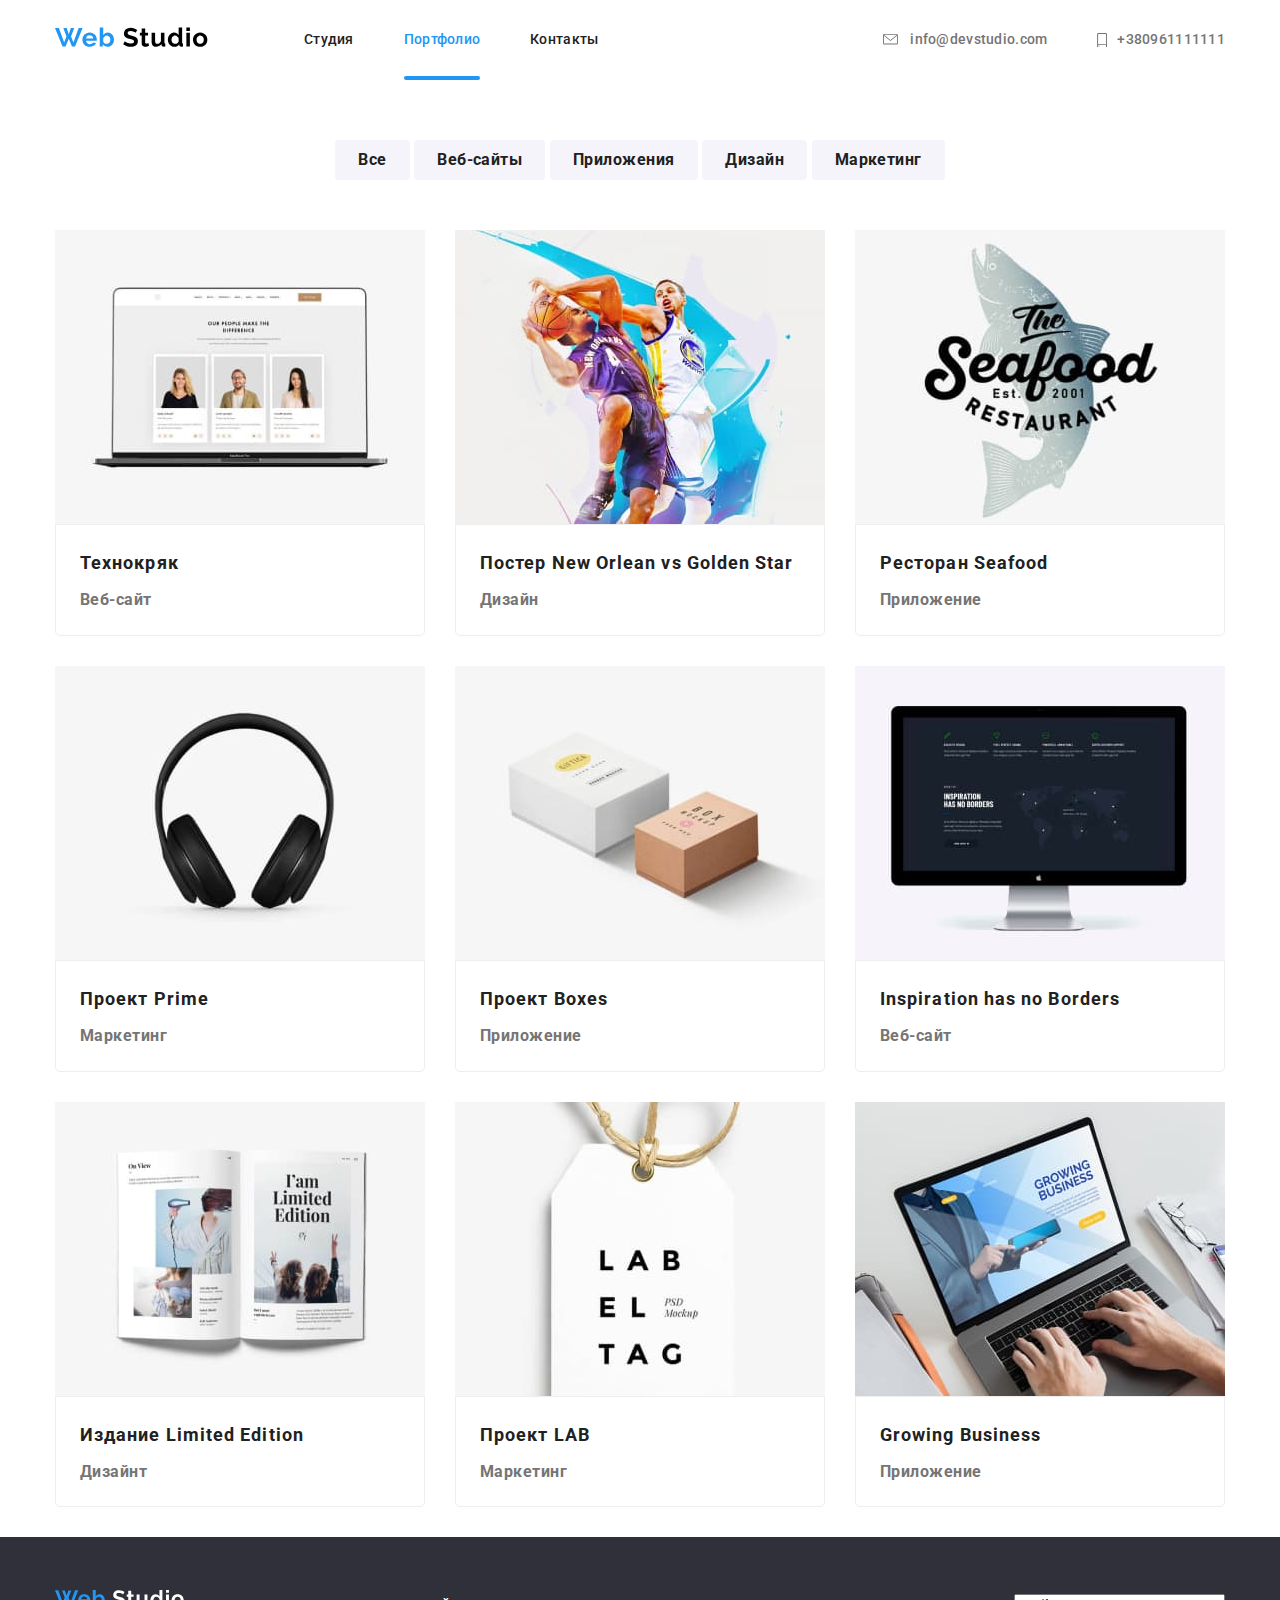
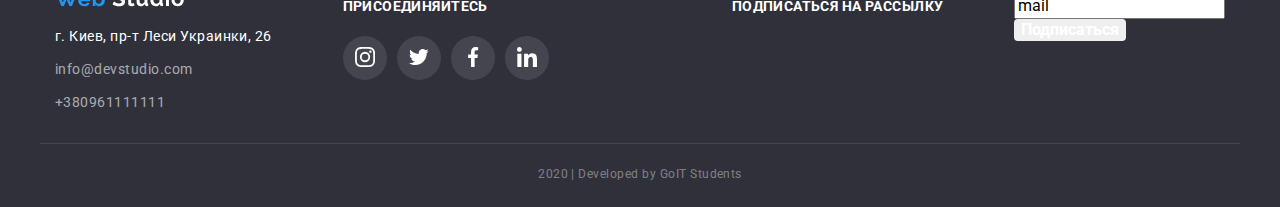
==== portfolio.html @ 440825de "hw6" ====
<!DOCTYPE html>
<html lang="ru">

<head>
    <meta charset="UTF-8">
    <meta name="viewport" content="width=device-width, initial-scale=1.0">
    <title>Web Studio</title>
    <link href="https://fonts.googleapis.com/css2?family=Roboto:wght@400;500;700&display=swap" rel="stylesheet">
    <link rel="stylesheet"
        href="https://cdnjs.cloudflare.com/ajax/libs/modern-normalize/0.6.0/modern-normalize.min.css" />
    <link rel="stylesheet" href="./css/main.css">
    <link rel="stylesheet" href="./css/portfolio.css">
</head>

<body>
    <header class="header container">
        <nav class="header__nav">
            <a class="header__logo" href="./index.html">
                <svg class="icon" height="31" width="153">
                    <use href="./images/svg/symbol-defs.svg#logo"></use>
                </svg>
            </a>
            <ul class="site-nav">
                <li class="item"><a href="./index.html">Студия</a></li>
                <li class="item "><a class="current" href="./portfolio.html">Портфолио</a></li>
                <li class="item"><a href="#">Контакты</a></li>
            </ul>
        </nav>
        <ul class="header-contact">
            <li class="item">
                <a href="mailto:info@devstudio.com" class="header-contact mail" aria-label="mail">
                    <svg class="icon" height="11.2" width="19">
                        <use href="./images/svg/symbol-defs.svg#envelope"></use>
                    </svg>
                    info@devstudio.com</a>
            </li>
            <li class="item">
                <a href="tel:+380961111111" class="header-contact phone" aria-label="phone">
                    <svg class="icon" height="14.94" width="10">
                        <use href="./images/svg/symbol-defs.svg#smartphone"></use>
                    </svg>
                    +380961111111</a>
            </li>
        </ul>
    </header>
    <main>
        <section class="container">
            <form class="filter">
                <h1>Портфолио</h1>
                <ul>
                    <li class="button portfolio">
                        <button class="filter__elem">Все</button>
                    </li>
                    <li class="button portfolio">
                        <button class="filter__elem">Веб-сайты</button>
                    </li>
                    <li class="button portfolio">
                        <button class="filter__elem">Приложения</button>
                    </li>
                    <li class="button portfolio">
                        <button class="filter__elem">Дизайн</button>
                    </li>
                    <li class="button portfolio">
                        <button class="filter__elem">Маркетинг</button>
                    </li>
                </ul>
            </form>
            <ul class="filter-item">
                <li class="item">
                    <a>
                        <div class="product">
                            <img class="project-logo" src="./images/portfolio/work1.jpg" alt="Технокряк" width="370">
                            <p class="project-descr">Технокряк это современная площадка распространения коронавируса.
                                Компании используют эту
                                платформу для цифрового шпионажа и атак на защищённые сервера конкурентов.</p>
                        </div>
                        <div class="card-content">
                            <h2 class="project">Технокряк</h2>
                            <p class="work">Веб-сайт</p>
                        </div>
                    </a>
                </li>
                <li class="item">
                    <a>
                        <div class="product">
                            <img class="project-logo" src="./images/portfolio/work2.jpg" width="370" alt=" Постер">
                            <p class="project-descr">Технокряк это современная площадка распространения коронавируса.
                                Компании используют эту
                                платформу для цифрового шпионажа и атак на защищённые сервера конкурентов.
                            </p>
                        </div>
                        <div class="card-content">
                            <h2 class="project">Постер New Orlean vs Golden Star</h2>
                            <p class="work">Дизайн</p>
                        </div>
                    </a>
                </li>
                <li class="item"><a>
                        <div class="product">
                            <img class="project-logo" src="./images/portfolio/work3.jpg" width="370" alt=" Seafood">
                            <p class="project-descr">Технокряк это современная площадка распространения коронавируса.
                                Компании используют эту
                                платформу для цифрового шпионажа и атак на защищённые сервера конкурентов.</p>
                        </div>
                        <div class="card-content">
                            <h2 class="project">Ресторан Seafood</h2>
                            <p class="work">Приложение</p>
                        </div>

                    </a>
                </li>
                <li class="item"><a>
                        <div class="product">
                            <img class="project-logo" src="./images/portfolio/work4.jpg" width="370" alt=" Prime">
                            <p class="project-descr">Технокряк это современная площадка распространения коронавируса.
                                Компании используют эту
                                платформу для цифрового шпионажа и атак на защищённые сервера конкурентов.</p>
                        </div>
                        <div class="card-content">
                            <h2 class="project">Проект Prime</h2>
                            <p class="work">Маркетинг</p>
                        </div>

                    </a>
                </li>
                <li class="item"><a>
                        <div class="product">
                            <img class="project-logo" src="./images/portfolio/work5.jpg" width="370" alt=" Boxes">
                            <p class="project-descr">Технокряк это современная площадка распространения коронавируса.
                                Компании используют эту
                                платформу для цифрового шпионажа и атак на защищённые сервера конкурентов.</p>
                        </div>
                        <div class="card-content">
                            <h2 class="project">Проект Boxes</h2>
                            <p class="work">Приложение</p>
                        </div>

                    </a>
                </li>
                <li class="item"><a>
                        <div class="product">
                            <img class="project-logo" src="./images/portfolio/work6.jpg" width="370"
                                alt=" Inspiration has no Borders">
                            <p class="project-descr">Технокряк это современная площадка распространения коронавируса.
                                Компании используют эту
                                платформу для цифрового шпионажа и атак на защищённые сервера конкурентов.</p>
                        </div>
                        <div class="card-content">
                            <h2 class="project">Inspiration has no Borders</h2>
                            <p class="work">Веб-сайт</p>
                        </div>

                    </a>
                </li>
                <li class="item"><a>
                        <div class="product">
                            <img class="project-logo" src="./images/portfolio/work7.jpg" width="370"
                                alt=" Limited Edition">
                            <p class="project-descr">Технокряк это современная площадка распространения коронавируса.
                                Компании используют эту
                                платформу для цифрового шпионажа и атак на защищённые сервера конкурентов.</p>
                        </div>
                        <div class="card-content">
                            <h2 class="project">Издание Limited Edition</h2>
                            <p class="work">Дизайнт</p>
                        </div>

                    </a>
                </li>
                <li class="item"><a>
                        <div class="product">
                            <img class="project-logo" src="./images/portfolio/work8.jpg" width="370" alt=" LAB">
                            <p class="project-descr">Технокряк это современная площадка распространения коронавируса.
                                Компании используют эту
                                платформу для цифрового шпионажа и атак на защищённые сервера конкурентов.</p>
                        </div>
                        <div class="card-content">
                            <h2 class="project">Проект LAB</h2>
                            <p class="work">Маркетинг</p>
                        </div>

                    </a>
                </li>
                <li class="item"><a>
                        <div class="product">
                            <img class="project-logo" src="./images/portfolio/work9.jpg" width="370"
                                alt=" Growing Business">
                            <p class="project-descr">Технокряк это современная площадка распространения коронавируса.
                                Компании используют эту
                                платформу для цифрового шпионажа и атак на защищённые сервера конкурентов.</p>
                        </div>
                        <div class="card-content">
                            <h2 class="project">Growing Business</h2>
                            <p class="work">Приложение</p>
                        </div>

                    </a>
                </li>
            </ul>
        </section>
    </main>
    <footer class="footer">
        <div class="container footer-menu">
            <div class="contact-menu">
                <a class="footer-logo" href="./index.html">
                    <svg class="icon" height="26" width="129">
                        <use href="./images/svg/symbol-defs.svg#logo_invert"></use>
                    </svg>
                </a>
                <ul class="footer-contact">
                    <li class="item"><a class="footer-address">г. Киев, пр-т Леси Украинки, 26</a></li>
                    <li class="item">
                        <a href="mailto:info@devstudio.com" class="footer-color">info@devstudio.com</a>
                    </li>
                    <li class="item">
                        <a href="tel:+380961111111" class="footer-color">+380961111111</a>
                    </li>
                </ul>
            </div>
            <div class="join">
                <b class="footer-join">присоединяйтесь</b>
                <ul class="social-links">
                    <li class="link-elems">
                        <a class="social-network" href="">
                            <div class="network">
                                <svg class="icon-network" width="20" height="20">
                                    <use href="./images/svg/symbol-defs.svg#instagram"></use>
                                </svg>
                            </div>
                        </a>
                    </li>
                    <li class="link-elems">
                        <a class="social-network" href="">
                            <div class="network">
                                <svg class="icon-network" width="20" height="20">
                                    <use href="./images/svg/symbol-defs.svg#twitter"></use>
                                </svg>
                            </div>
                        </a>
                    </li>
                    <li class="link-elems">
                        <a class="social-network" href="">
                            <div class="network">
                                <svg class="icon-network" width="20" height="20">
                                    <use href="./images/svg/symbol-defs.svg#facebook"></use>
                                </svg>
                            </div>
                        </a>
                    </li>
                    <li class="link-elems">
                        <a class="social-network" href="">
                            <div class="network">
                                <svg class="icon-network" width="20" height="20">
                                    <use href="./images/svg/symbol-defs.svg#linkedin"></use>
                                </svg>
                            </div>
                        </a>
                    </li>
                </ul>
            </div>
            <div class="subscription">
                <ul>
                    <li><a href="" aria-label="instagram"></a></li>
                    <li><a href="" aria-label="twitter"></a></li>
                    <li><a href="" aria-label="facebook"></a></li>
                    <li><a href="" aria-label="linkedIn"></a></li>
                </ul>
            </div>
            <b class="footer-join">Подписаться на рассылку</b>
            <form>
                <div>
                    <label for="mail"></label>
                    <input type="email" placeholder="E-mail" value="mail" name="mail">
                </div>
                <button type="submit" class="button form">Подписаться</button>
            </form>
        </div>
        </div>
        <p class="copyrite container">2020 | Developed by GoIT Students </p>
    </footer>
</body>

</html>
---- css/main.css ----
:root {
    --accent-color: #2196F3;
    --basic-color: #212121;
    --text-color: #757575;
    --contacts-footer-color: rgba(255, 255, 255, 0.6);
    --primary-color-white: #FFFFFF;
    --bcg-color: #F5F4FA;
    --footer-copiright: rgba(255, 255, 255, 0.4);
    --icon-fill: #AFB1B8;
}

*, ::after, ::before{
    box-sizing: border-box;
}

h1,
h2,
h3,
h4,
p{
    margin: 0;
    padding: 0;
}

img {
    display: block;
}

body {
    background-color: var(--primary-color-white);
    color: var(--basic-color);

    font-family: 'Roboto', sans-serif;
    /*font-style: normal;
    font-weight: normal;*/
    letter-spacing: 0.03em;
}

ul{
    list-style-type: none;
    padding: 0;
    margin: 0;
}

.header,
.header__nav,
.site-nav,
.header-contact{
    display: flex;
}

.container{
    margin-left: auto;
    margin-right: auto;
    padding-left: 15px;
    padding-right: 15px;
    width: 1200px;
}

.header,
.header__nav{
    align-items: center;
}

.site-nav a,
.header-contact a{
display: block;
padding-top: 32px;
padding-bottom: 32px;
}

.header__logo {
    margin-right: 86px;
}

.site-nav .item:not(:last-child){
    margin-right: 50px;
}

.site-nav .current{
    position: relative;
    color: var(--accent-color);
}

.site-nav .current::after{
    content: "";
    position: absolute; 
    bottom: 0;
    left: 0; 

  background-color: var(--accent-color);
  width: 100%;
  height: 4px;
  border-radius: 2px;
}

.header-contact .mail,
.header-contact .phone{
    display: flex;
    align-items: center;
}

.header-contact .item:not(:last-child){
    margin-right: 50px;
}

.header-contact{
    margin-left: auto;
}

nav li,
.header-contact{
    font-weight: 500;
    font-size: 14px;
    line-height: 1.14;
    letter-spacing: 0.02em;
}

a {
    color: var(--basic-color);
    text-decoration: none;

    transition-property: color;
    transition-duration: 250ms;
    transition-timing-function: cubic-bezier(0.4, 0, 0.2, 1);
}

a:hover {
    color: var(--accent-color);
}

a:focus {
    color: var(--accent-color);
}

p{
    color: var(--text-color);
}

.header-contact{
    color: var(--text-color);
}

.icon{
margin-right: 10px;
fill: currentColor;
}

.hero{
    max-width: 1600px;
    height: 600px;
    padding-top: 200px;
    text-align: center;
    background-color: gray;
    padding-bottom: 210px;
    background-image: linear-gradient(to right, rgba(47, 48, 58, 0.8), rgba(47, 48, 58, 0.8)), url(../images/main/header_img.jpg);
    background-position: center;
    background-repeat: no-repeat;
    background-size: cover;
}

{
    
    background: rgba(47, 48, 58, 0.8);
}

.order{
    padding: 10px 32px;
    min-width: 200px;
    background-color: var(--accent-color);
    letter-spacing: 0.06em;
    line-height: 1.87;
}

h1{
    color: var(--primary-color-white);
    font-weight: 900;
    font-size: 44px;
    line-height: 1.36;
    text-align: center;
    letter-spacing: 0.06em;
    text-transform: uppercase;
}

 .hero-descr{
    text-align: center;
    margin-bottom: 56px;
}

h2{
    font-weight: bold;
    font-size: 36px;
    line-height: 1.17;
    text-align: center;
    
    }

h3{
    font-weight: bold;
    font-size: 14px;
    line-height: 1.14;
    text-transform: uppercase;

}

.advantages {
    padding-top: 94px;
    padding-bottom: 94px;
}

.advantages-item{
    display: flex;
}

.advantages-descr{
    display: none;
    margin-bottom: 30px;
}

.advantages-item,
.advantages-text
{
    font-size: 14px;
    line-height: 1.71;
}

.advantages-elem > h3{
    margin-top: 30px;
}

.advantages-text{
    margin-top: 10px;
    
}

.advantages-elem{
    text-align: left;
    min-width: 270px;
}

.advantages-elem:nth-child(3n+1){
    margin-right: 0;
}

.advantages-elem:not(:last-child){
    margin-right: 29px;
}

.advantages-border{
    background: var(--bcg-color);
    padding: 25px 100px 25px 100px;
    border-radius: 4px;
}

.icon-elem{

}

.wedo{
    padding-bottom: 94px;
}

.wedo-descr{
    margin-bottom: 50px;
}

.wwedo{
    display: flex;
   }

.wwedo .item{
    
    width: calc((100% - 60px) / 3);
    margin-right: 30px;
}

.wwedo .item:nth-child(3n){
    margin-right: 0px;
}

.parent{
    position: relative;
}

.item-descr{
    position: absolute;
    bottom: 0;
    padding-top: 27px;
    padding-bottom: 27px;
    
    width: 100%;
    color: var(--primary-color-white);
    text-align: center;
    background-color: rgba(47, 48, 58, 0.8);
}

.team{
padding-bottom: 94px;
}

.team > h2{
    margin-bottom: 50px;
}

.team-list{
    display: flex;
}

.team-list .item{
    text-align: center;
}

.team-list .item{
    width: calc((100% - 60px) / 3);
    margin-right: 30px;
    box-shadow: 0px 2px 1px rgba(0, 0, 0, 0.2), 0px 1px 1px rgba(0, 0, 0, 0.14), 0px 1px 3px rgba(0, 0, 0, 0.12);
}

.team-list .item:last-child{
    margin-right: 0px;
}

.item-logo{
    margin-bottom: 30px;
}

.name{
    font-weight: 500;
    margin-bottom: 10px;
}

.name-description{
    margin-bottom: 16px;
    font-size: 16px;
    line-height: 1.19;
}

.link-elems{
    margin-right: 10px;
    width: calc((100% - 30px) / 4);
}

.link-elems .social-network:last-child{
    margin-right: 0px;
}

.social-network{
    display: flex;
    padding: 0;
    margin: 0;
    color: var(--icon-fill);
    width: 44px;
    height: 44px;
    border-radius: 50%;
    align-items: center;
    justify-content: center;

    transition-property: background-color;
    transition-duration: 250ms;
    transition-timing-function: cubic-bezier(0.4, 0, 0.2, 1);
}

.network{
    max-height: 22px;
}

.social-network:hover{
    background-color: var(--accent-color);
    color: var(--primary-color-white);
}  

.social-network:focus{
    background-color: var(--accent-color);
    color: var(--primary-color-white);
} 

.icon-network{
    fill: currentColor;   
}

.social-links{
    display: flex;
    margin-bottom: 24px;
    padding-right: 32px;
    padding-left: 32px;
    
}

.clients {
   
   padding-bottom: 94px;
}

.clients > h2{
    margin-bottom: 50px;
}

.clients-list{
    display: flex;
    justify-content: space-between;
}

.clients-list .item + .item{
    margin-left: 30px;
}

.btn-client{
    color: var(--icon-fill);
    border: 1px solid var(--icon-fill);
    box-sizing: border-box;
    border-radius: 4px;
}

.client-wrapper{
    min-width: 170px;

    transition-property: border-color;
    transition-duration: 250ms;
    transition-timing-function: cubic-bezier(0.4, 0, 0.2, 1);
}

.btn-client:hover{
    border-color: var(--accent-color);
}

.btn-client:focus{
    border-color: var(--accent-color);
}

.btn-client .client1{
    padding: 20px 62.73px 20.77px 63px;
}

.btn-client .client2{
    padding: 19px 65px 19px 65px;
}

.btn-client .client3{
    padding: 24px 64px 23.4px 65px;
}

.btn-client .client4{
    padding: 24px 45.34px 23.98px 45px;
}

.btn-client .client5{
    padding: 22px 55px 21px 56px;
}

.btn-client .client6{
    padding: 22px 40.52px 22.56px 41px;
}

.icon-client{
    fill: currentColor;
}

.footer{
    background-color: #2F303A;
}

.footer-menu{
    display: flex;
    justify-content: space-between;
    align-items: baseline;
    padding-top: 48px;
}

.footer-color{
    
    color: var(--contacts-footer-color);
}

.footer-logo{
    display: block;
    margin-bottom: 9px;
}

.footer-address{
    color: var(--primary-color-white);
  
}

.footer-contact{
    padding-bottom: 19px;
    font-size: 14px;
    line-height: 1.71;
}

.footer-contact .item{
    margin-bottom: 9px;
}

b{
    font-weight: 700;
    font-size: 14px;
    line-height: 1.14;
    letter-spacing: 0.03em;
    color: var(--primary-color-white);
    text-transform: uppercase;
}

.footer-join{
    display: block;
    margin-bottom: 21px;
}

.join .social-links{
 padding-left: 0px;
 margin-bottom: 0px;
}

.join .link-elems{
    background: rgba(255, 255, 255, 0.1);
    border-radius: 50%;
}

.join .social-network {
    color: var(--primary-color-white);
}

.button{
    display: inline-block;
    border: 1px solid transparent;
    border-radius: 4px;
    color: var(--primary-color-white);
    font-family: inherit;
    font-weight: bold;
    font-size: 16px;
    text-align: center;
    transition-property: color;
    transition-duration: 250ms;
    transition-timing-function: cubic-bezier(0.4, 0, 0.2, 1);
    
}

.button:hover{
    color: var(--primary-color-white);
}

.button:focus{
    color: var(--primary-color-white);
}

.footer-page .subscription {
    width: 570px;
  }

  .subscription .form {
    display: flex;
    flex-direction: column;
    position: relative;
  }

  .form input {
    width: 358px;
    height: 50px;
    border: 1px solid rgba(255, 255, 255, 0.3);
    box-sizing: border-box;
    box-shadow: 0px 4px 4px rgba(0, 0, 0, 0.15);
    border-radius: 4px;
    background-color: #2f303a;
    padding-left: 12px;
  }

  .subscription .join-in {
    font-weight: 700;
    font-size: 14px;
    line-height: 1.14;
    letter-spacing: 0.03em;
    color: var(--primary-color-white);
    text-transform: uppercase;
    margin-bottom: 20px;
  }

  .subscription .button {
    position: absolute;
    bottom: 0;
    right: 0;
    width: 200px;
    display: flex;
    justify-content: left;
    align-items: center;
    font-weight: 900;
    padding-top: 10px;
    padding-bottom: 10px;
    padding-left: 29px;
    padding-right: 28px;
  
    overflow: hidden;
    border: 0em;
  }
  
   .icon-send {
    position: absolute;
    right: 18px;
    top: 50%;
    transform: translatey(-50%);
    }
  
  .copyrite{
    display: block;
    padding-bottom: 21px;
    padding-top: 18px;
    color: var(--footer-copiright);
    border-top: 1px solid rgba(255, 255, 255, 0.1);

    font-size: 12px;
    line-height: 2;
    text-align: center;
}

.backdrop.is-hidden {
    visibility: hidden;
    opacity: 1;
    pointer-events: none;
  }
  
  .backdrop {
    position: fixed;
    top: 0;
    left: 0;
    right: 0;
    width: 100%;
    height: 100%;
    background-color: rgba(0, 0, 0, 0.2);
    opacity: 1;
    visibility: visible;
    transition: opacity 250ms cubic-bezier(0.4, 0, 0.2, 1),
      visibility 250ms cubic-bezier(0.4, 0, 0.2, 1);
  }
  
  .backdrop .form {
    position: absolute;
    top: 50%;
    left: 50%;
    transform: translate(-50%, -50%);
  
    padding: 40px;
  
    width: 528px;
    height: 581px;
    background-color: var(--primary-color-white);
    box-shadow: 0px 2px 1px rgba(0, 0, 0, 0.2), 0px 1px 1px rgba(0, 0, 0, 0.14),
      0px 1px 3px rgba(0, 0, 0, 0.12);
    border-radius: 4px;
  }
  
  .backdrop .description {
    margin-bottom: 30px;
    margin-top: 0;
    font-style: normal;
    font-weight: bold;
    font-size: 20px;
    line-height: 23px;
    text-align: center;
    letter-spacing: 0.03em;
    color: var(--primary-color);
  }
  
  .backdrop .form-field:nth-child(-n + 4) {
    margin-bottom: 28px;
  }
  
  .backdrop input {
    background-color: #fff;
    width: 100%;
    height: 38px;
    padding-left: 16px;
  
    box-shadow: none;
    border: 1px solid rgba(33, 33, 33, 0.2);
    border-radius: 4px;
  }
  .form-field input::placeholder {
    color: #2a2a2a;
  }
  
  .comment {
    margin-bottom: 20px;
    height: 120px;
  }
  
  .backdrop textarea {
    width: 100%;
    height: 120px;
    padding-left: 16px;
    padding-top: 12px;
    resize: none;
    box-shadow: none;
    border: 1px solid rgba(33, 33, 33, 0.2);
    border-radius: 4px;
  }
  .form-field textarea::placeholder {
    color: #2a2a2a;
  }
  
  .backdrop .checkbox {
    display: flex;
    justify-content: center;
    margin-bottom: 30px;
    align-items: center;
  
    font-style: normal;
    font-weight: normal;
    font-size: 14px;
    line-height: 1.71;
    letter-spacing: 0.03em;
    color: var(--text-color);
  }
  .checkbox-link {
    color: var(--accent-color);
    text-decoration: underline;
  }
  
  .checkbox input {
    width: 15px;
    height: 15px;
    padding: 0;
    margin-right: 8px;
  }
  
  .backdrop .close {
    position: absolute;
    top: -15px;
    right: -15px;
    width: 30px;
    height: 30px;
    border: 0;
    border-radius: 50%;
    background: #ffffff;
    box-shadow: 0px 2px 1px rgba(0, 0, 0, 0.2), 0px 1px 1px rgba(0, 0, 0, 0.14),
      0px 1px 3px rgba(0, 0, 0, 0.12);
  }
  
  .backdrop .button-submit {
    display: flex;
    justify-content: center;

    
  }
  .backdrop .button {
    border: none;
    box-shadow: 0px 4px 4px rgba(0, 0, 0, 0.15);
    cursor: pointer;
  }

  .button .send{
    background-color: var(--accent-color);
    
  }
---- css/portfolio.css ----
:root {
    --accent-color: #2196F3;
    --basic-color: #212121;
    --text-color: #757575;
    --contacts-footer-color: rgba(255, 255, 255, 0.6);
    --primary-color-white: #FFFFFF;
    --bcg-color: #F5F4FA;
    --footer-copiright: rgba(255, 255, 255, 0.4);
}

a{
    display: block;
}

.filter__elem {
  padding-top: 6px;
  padding-bottom: 6px;
  padding-left: 22px;
  padding-right: 22px;
  border: none;
  font: inherit;
  color: inherit;
  background-color: transparent;
  letter-spacing: 0.03em;
  line-height: 1.62;
}


.button .portfolio{
    padding: 0;
    background-color: var(--bcg-color);
    color: var(--basic-color);
}

.portfolio{
    background-color: var(--bcg-color);
    color: var(--basic-color);
}

.button.portfolio:hover{
    background-color: var(--accent-color);
    color: var(--primary-color-white);
}

.button.portfolio:focus{
    background-color: var(--accent-color);
    color: var(--primary-color-white);
}

.filter {
    text-align: center;
    margin-bottom: 50px;
}

.filter-item{
    position: relative;
    display: flex;
    flex-wrap: wrap;

    
}


.filter-item .item  {
    width: calc((100% - 60px) / 3);
    margin-right: 30px;
    margin-bottom: 30px;
    
  }

  .filter-item .item:nth-child(3n)  {
  margin-right: 0px; 
}

.filter-item .item:hover .product::before,
.filter-item .item:hover .project-descr,
.filter-item .item:hover .card-content::after{
    transform: translateY(0);
    opacity: 1;
    
}
  
.card-content{
    position: relative;
    padding-left: 24px;
    padding-right: 24px;
    padding-bottom: 20px;
    padding-top: 20px;

    background: #FFFFFF;
    border: 1px solid #EEEEEE;
    box-sizing: border-box;
    border-bottom-right-radius: 5px;
    border-bottom-left-radius: 5px;  
    
    z-index: 10;
    } 

    .card-content::after{
        display: block;
        position: absolute;
        content: "";
        width: 100%;
        height: 100%;
        bottom: 0;
        left: 0;
        box-shadow: 1px 4px 6px rgba(0, 0, 0, 0.16), 0px 4px 4px rgba(0, 0, 0, 0.06), 0px 1px 1px rgba(0, 0, 0, 0.12);
        opacity: 0;
        transition: transform 250ms cubic-bezier(0.4, 0, 0.2, 1);
      }
    

.project{
    margin-bottom: 4px;
    text-align: left;
    color: var(--basic-color);
    font-weight: bold;
    font-size: 18px;
    line-height: 2;
    letter-spacing: 0.06em;
    }

    .work{
    color: var(--text-color);
    font-weight: bold;
    font-size: 16px;
    line-height: 1.87;
    }
    
 .product{
     position: relative;
     overflow: hidden;
 }   

 .product::before{
     display: block;
    position: absolute;
    content: "";
    width: 100%;
    height: 100%;
    background-color: rgba(33, 150, 243, 0.9);
    
    opacity: 0;
    transform: translateY(100%);
    transition: transform 250ms cubic-bezier(0.4, 0, 0.2, 1);
 }

.project-descr{
    color: var(--primary-color-white);
    font-size: 18px;
    line-height: 1.56;
    position: absolute;
    bottom: 0;
    padding-top: 63px;
    padding-right: 24px;
    padding-bottom: 63px;
    padding-left: 24px;

    opacity: 0;
}
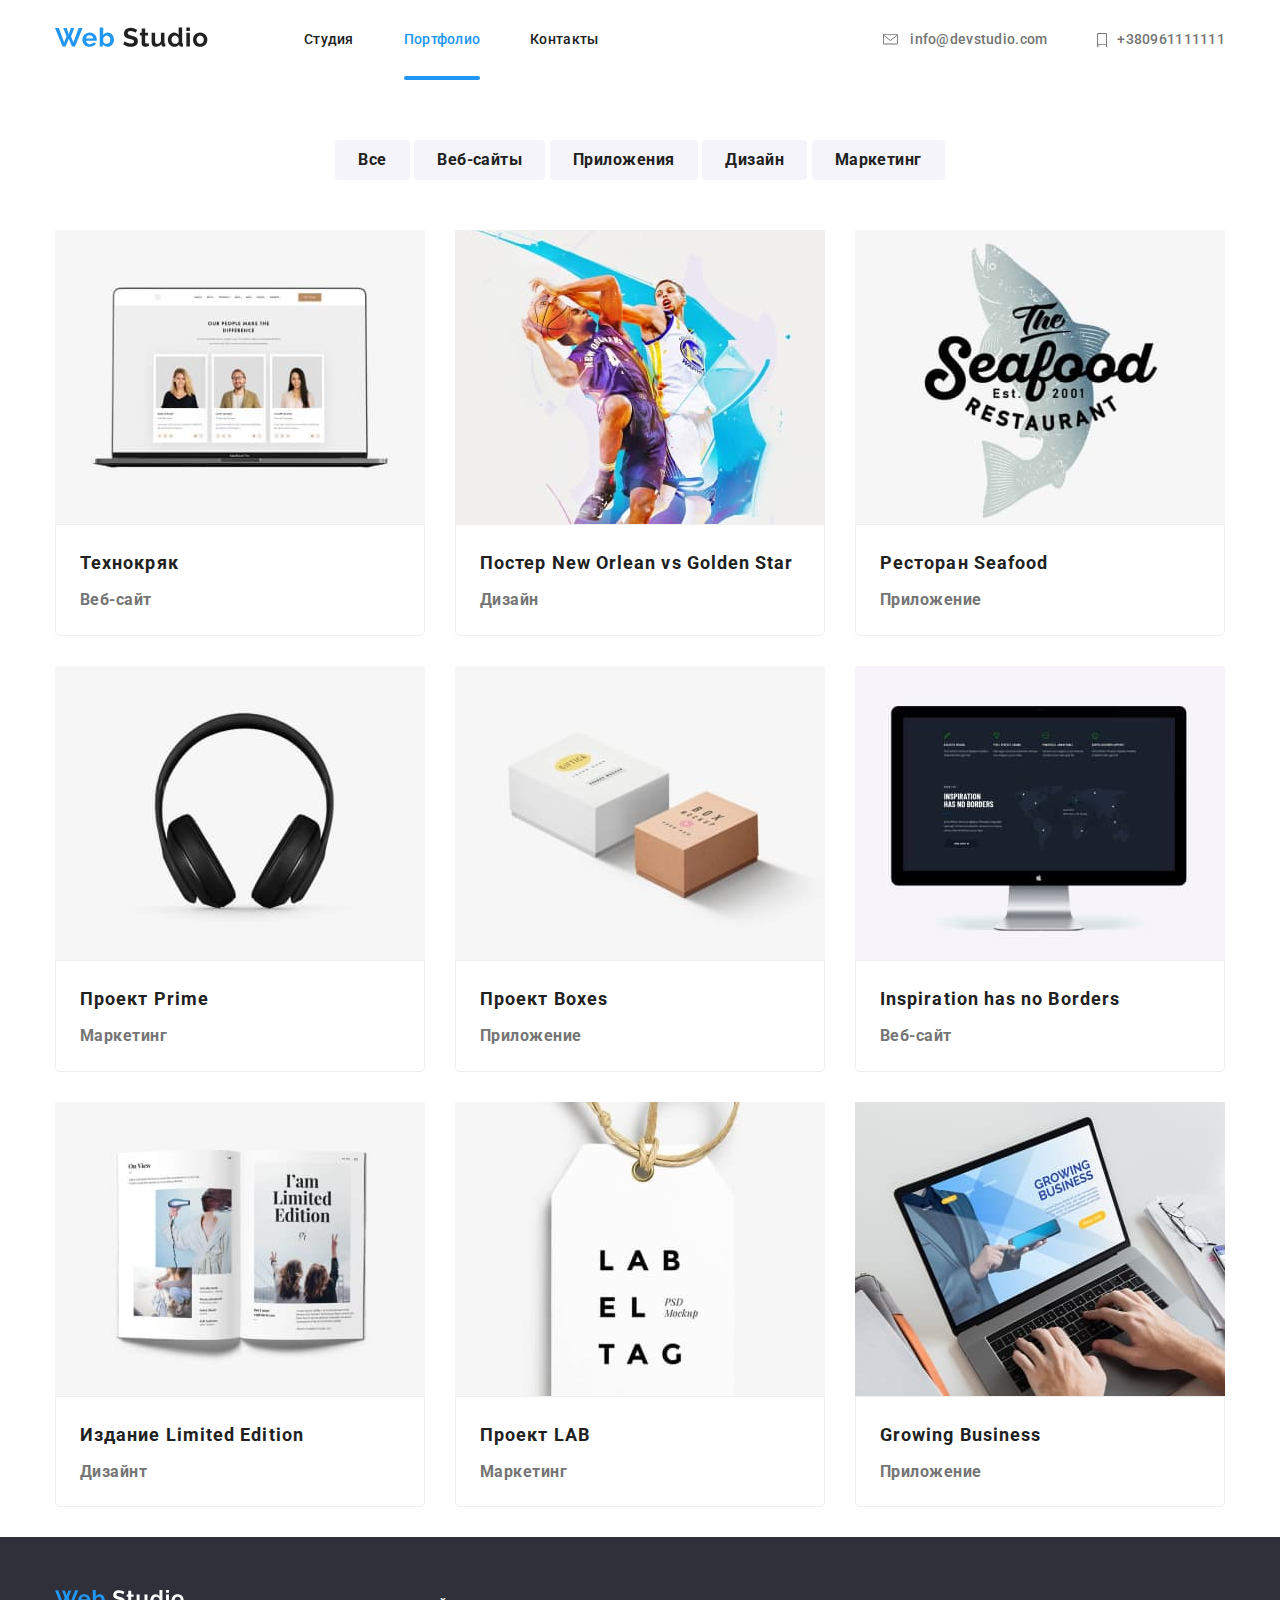
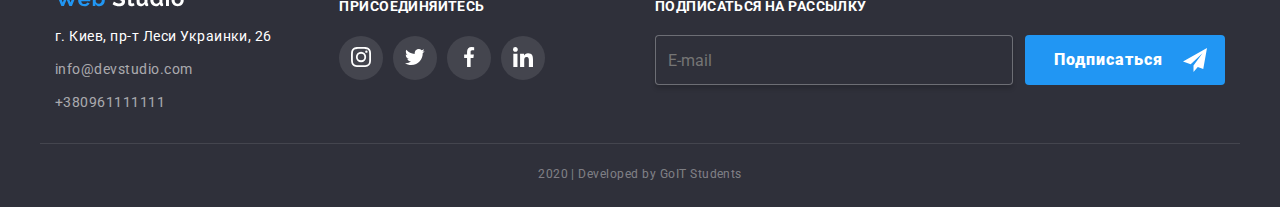
==== commit 545e3ac1: "added mentor edits and sass" ====
--- a/portfolio.html
+++ b/portfolio.html
@@ -8,7 +8,7 @@
     <link href="https://fonts.googleapis.com/css2?family=Roboto:wght@400;500;700&display=swap" rel="stylesheet">
     <link rel="stylesheet"
         href="https://cdnjs.cloudflare.com/ajax/libs/modern-normalize/0.6.0/modern-normalize.min.css" />
-    <link rel="stylesheet" href="./css/main.css">
+    <link rel="stylesheet" href="./css/main.min.css">
     <link rel="stylesheet" href="./css/portfolio.css">
 </head>
 
@@ -229,27 +229,27 @@
                             </div>
                         </a>
                     </li>
+                    <li class="link-elems" width="44" height="44">
+                        <a class="social-network" href="">
+                            <div class="network" width="44" height="44">
+                                <svg class="icon-network" width="20" height="20">
+                                    <use href="./images/svg/symbol-defs.svg#twitter"></use>
+                                </svg>
+                            </div>
+                        </a>
+                    </li>
+                    <li class="link-elems">
+                        <a class="social-network" href="" width="44" height="44">
+                            <div class="network">
+                                <svg class="icon-network" width="20" height="20">
+                                    <use href="./images/svg/symbol-defs.svg#facebook"></use>
+                                </svg>
+                            </div>
+                        </a>
+                    </li>
                     <li class="link-elems">
                         <a class="social-network" href="">
-                            <div class="network">
-                                <svg class="icon-network" width="20" height="20">
-                                    <use href="./images/svg/symbol-defs.svg#twitter"></use>
-                                </svg>
-                            </div>
-                        </a>
-                    </li>
-                    <li class="link-elems">
-                        <a class="social-network" href="">
-                            <div class="network">
-                                <svg class="icon-network" width="20" height="20">
-                                    <use href="./images/svg/symbol-defs.svg#facebook"></use>
-                                </svg>
-                            </div>
-                        </a>
-                    </li>
-                    <li class="link-elems">
-                        <a class="social-network" href="">
-                            <div class="network">
+                            <div class="network" width="44" height="44">
                                 <svg class="icon-network" width="20" height="20">
                                     <use href="./images/svg/symbol-defs.svg#linkedin"></use>
                                 </svg>
@@ -258,23 +258,20 @@
                     </li>
                 </ul>
             </div>
+
             <div class="subscription">
-                <ul>
-                    <li><a href="" aria-label="instagram"></a></li>
-                    <li><a href="" aria-label="twitter"></a></li>
-                    <li><a href="" aria-label="facebook"></a></li>
-                    <li><a href="" aria-label="linkedIn"></a></li>
-                </ul>
+                <form class="form">
+                    <label for="mail" class="join-in">подписаться на рассылку</label>
+                    <div class="join-inline">
+                        <input type="email" name="mail" id="mail" placeholder="E-mail" />
+                        <button type="submit" class="button order">
+                            Подписаться<svg class="icon-send" width="24" height="24">
+                                <use href="./images/svg/symbol-defs.svg#icon_send"></use>
+                            </svg>
+                        </button>
+                    </div>
+                </form>
             </div>
-            <b class="footer-join">Подписаться на рассылку</b>
-            <form>
-                <div>
-                    <label for="mail"></label>
-                    <input type="email" placeholder="E-mail" value="mail" name="mail">
-                </div>
-                <button type="submit" class="button form">Подписаться</button>
-            </form>
-        </div>
         </div>
         <p class="copyrite container">2020 | Developed by GoIT Students </p>
     </footer>
--- a/css/main.min.css
+++ b/css/main.min.css
@@ -0,0 +1,2 @@
+*,::after,::before{-webkit-box-sizing:border-box;box-sizing:border-box}h1,h2,h3,h4,p{margin:0;padding:0}img{display:block}body{background-color:var(--primary-color-white);color:var(--basic-color);font-family:'Roboto', sans-serif;letter-spacing:0.03em}ul{list-style-type:none;padding:0;margin:0}.container{margin-left:auto;margin-right:auto;padding-left:15px;padding-right:15px;width:1200px}.button{display:inline-block;border:1px solid transparent;border-radius:4px;color:#fff;font-family:inherit;font-weight:bold;font-size:16px;text-align:center;-webkit-transition-property:color;transition-property:color;-webkit-transition-duration:250ms;transition-duration:250ms;-webkit-transition-timing-function:cubic-bezier(0.4, 0, 0.2, 1);transition-timing-function:cubic-bezier(0.4, 0, 0.2, 1)}.button:hover,.button:focus{color:#fff}.button .portfolio{padding:0;background-color:#F5F4FA;color:#212121}.button.portfolio:hover,.button.portfolio:focus{background-color:#2196F3;color:#fff}.header,.header__nav,.site-nav,.header-contact,.advantages-item,.wwedo,.team-list,.clients-list,.subscription .form,.join-inline{display:-webkit-box;display:-ms-flexbox;display:flex}h1{color:#fff;font-weight:900;font-size:44px;line-height:1.36;text-align:center;letter-spacing:0.06em;text-transform:uppercase}h2{font-weight:bold;font-size:36px;line-height:1.17;text-align:center}h3{font-weight:bold;font-size:14px;line-height:1.14;text-transform:uppercase}.header,.header__nav{-webkit-box-align:center;-ms-flex-align:center;align-items:center}.site-nav a,.header-contact a{display:block;padding-top:32px;padding-bottom:32px}.header__logo{margin-right:86px}.site-nav .item:not(:last-child){margin-right:50px}.site-nav .current{position:relative;color:#2196F3}.site-nav .current::after{content:"";position:absolute;bottom:0;left:0;background-color:#2196F3;width:100%;height:4px;border-radius:2px}.header-contact{margin-left:auto;font-weight:500;font-size:14px;line-height:1.14;letter-spacing:0.02em;color:#757575}.header-contact .mail,.header-contact .phone{display:-webkit-box;display:-ms-flexbox;display:flex;-webkit-box-align:center;-ms-flex-align:center;align-items:center}.header-contact .item:not(:last-child){margin-right:50px}nav li{font-weight:500;font-size:14px;line-height:1.14;letter-spacing:0.02em}a{color:#212121;text-decoration:none;-webkit-transition-property:color;transition-property:color;-webkit-transition-duration:250ms;transition-duration:250ms;-webkit-transition-timing-function:cubic-bezier(0.4, 0, 0.2, 1);transition-timing-function:cubic-bezier(0.4, 0, 0.2, 1)}a:hover,a:focus{color:#2196F3}p{color:#757575}.icon{margin-right:10px;fill:currentColor}.hero{max-width:1600px;height:600px;padding-top:200px;text-align:center;background-color:gray;padding-bottom:210px;background-image:-webkit-gradient(linear, left top, right top, from(rgba(47,48,58,0.8)), to(rgba(47,48,58,0.8))),url(../images/main/header_img.jpg);background-image:linear-gradient(to right, rgba(47,48,58,0.8), rgba(47,48,58,0.8)),url(../images/main/header_img.jpg);background-position:center;background-repeat:no-repeat;background-size:cover}.order{padding:10px 32px;min-width:200px;background-color:#2196F3;letter-spacing:0.06em;line-height:1.87}.hero-descr{text-align:center;margin-bottom:56px}.advantages{padding-top:94px;padding-bottom:94px}.advantages-descr{display:none;margin-bottom:30px}.advantages-item,.advantages-text{font-size:14px;line-height:1.71}.advantages-elem{text-align:left;min-width:270px}.advantages-elem h3{margin-top:30px}.advantages-elem:nth-child(3n+1){margin-right:0}.advantages-elem:not(:last-child){margin-right:29px}.advantages-text{margin-top:10px}.advantages-border{background:#F5F4FA;padding:25px 100px 25px 100px;border-radius:4px}.wedo{padding-bottom:94px}.wedo-descr{margin-bottom:50px}.wwedo .item{width:calc((100% - 60px) / 3);margin-right:30px}.wwedo .item:nth-child(3n){margin-right:0px}.parent{position:relative}.item-descr{position:absolute;bottom:0;padding-top:27px;padding-bottom:27px;width:100%;color:#fff;text-align:center;background-color:rgba(47,48,58,0.8)}.team{padding-bottom:94px}.team h2{margin-bottom:50px}.team-list .item{text-align:center;width:calc((100% - 90px) / 3);margin-right:30px;-webkit-box-shadow:0px 2px 1px rgba(0,0,0,0.2),0px 1px 1px rgba(0,0,0,0.14),0px 1px 3px rgba(0,0,0,0.12);box-shadow:0px 2px 1px rgba(0,0,0,0.2),0px 1px 1px rgba(0,0,0,0.14),0px 1px 3px rgba(0,0,0,0.12)}.team-list .item:last-child{margin-right:0px}.item-logo{margin-bottom:30px}.name{font-weight:500;margin-bottom:10px}.name-description{margin-bottom:16px;font-size:16px;line-height:1.19}.link-elems{margin-right:10px;width:calc((100% - 30px) / 4)}.social-network{display:-webkit-box;display:-ms-flexbox;display:flex;padding:0;margin:0;color:#AFB1B8;width:44px;height:44px;border-radius:50%;-webkit-box-align:center;-ms-flex-align:center;align-items:center;-webkit-box-pack:center;-ms-flex-pack:center;justify-content:center;-webkit-transition-property:background-color;transition-property:background-color;-webkit-transition-duration:250ms;transition-duration:250ms;-webkit-transition-timing-function:cubic-bezier(0.4, 0, 0.2, 1);transition-timing-function:cubic-bezier(0.4, 0, 0.2, 1)}.link-elems .social-network:last-child{margin-right:0px}.social-network:hover,.social-network:focus{background-color:#2196F3;color:#fff}.network{max-height:22px}.icon-network{fill:currentColor}.social-links{display:-webkit-box;display:-ms-flexbox;display:flex;margin-bottom:24px;padding-right:32px;padding-left:32px}.clients{padding-bottom:94px}.clients h2{margin-bottom:50px}.clients-list{-webkit-box-pack:justify;-ms-flex-pack:justify;justify-content:space-between}.clients-list .item+.item{margin-left:30px}.client-wrapper{min-width:170px;-webkit-transition-property:border-color;transition-property:border-color;-webkit-transition-duration:250ms;transition-duration:250ms;-webkit-transition-timing-function:cubic-bezier(0.4, 0, 0.2, 1);transition-timing-function:cubic-bezier(0.4, 0, 0.2, 1)}.btn-client{color:#AFB1B8;border:1px solid #AFB1B8;border-radius:4px}.btn-client:hover,.btn-client:focus{border-color:#2196F3}.btn-client .client1{padding:20px 62.73px 20.77px 63px}.btn-client .client2{padding:19px 65px 19px 65px}.btn-client .client3{padding:24px 64px 23.4px 65px}.btn-client .client4{padding:24px 45.34px 23.98px 45px}.btn-client .client5{padding:22px 55px 21px 56px}.btn-client .client6{padding:22px 40.52px 22.56px 41px}.icon-client{fill:currentColor}.footer{background-color:#2F303A}.footer-menu{display:-webkit-box;display:-ms-flexbox;display:flex;-webkit-box-pack:justify;-ms-flex-pack:justify;justify-content:space-between;-webkit-box-align:baseline;-ms-flex-align:baseline;align-items:baseline;padding-top:48px}.footer-color{color:rgba(255,255,255,0.6)}.footer-logo{display:block;margin-bottom:9px}.footer-address{color:#fff}.footer-contact{padding-bottom:19px;font-size:14px;line-height:1.71}.footer-contact .item{margin-bottom:9px}b{font-weight:700;font-size:14px;line-height:1.14;letter-spacing:0.03em;color:#fff;text-transform:uppercase}.footer-join{display:block;margin-bottom:21px}.join .social-links{padding-left:0px;margin-bottom:0px}.join .link-elems{background:rgba(255,255,255,0.1);border-radius:50%}.join .social-network{color:#fff}.footer-page .subscription{width:570px}.subscription .form{-webkit-box-orient:vertical;-webkit-box-direction:normal;-ms-flex-direction:column;flex-direction:column;position:relative}.subscription .join-in{display:block;font-weight:700;font-size:14px;line-height:1.14;letter-spacing:0.03em;color:#fff;text-transform:uppercase;margin-bottom:20px}.subscription .button{position:relative;bottom:0;right:0;width:200px;display:-webkit-box;display:-ms-flexbox;display:flex;-webkit-box-pack:left;-ms-flex-pack:left;justify-content:left;-webkit-box-align:center;-ms-flex-align:center;align-items:center;font-weight:900;padding-top:10px;padding-bottom:10px;padding-left:29px;padding-right:28px;overflow:hidden;border:0em}.form-input{width:358px;height:50px;border:1px solid rgba(255,255,255,0.3);-webkit-box-sizing:border-box;box-sizing:border-box;-webkit-box-shadow:0px 4px 4px rgba(0,0,0,0.15);box-shadow:0px 4px 4px rgba(0,0,0,0.15);border-radius:4px;background-color:#2f303a;padding-left:12px}.join-inline input{margin-right:12px;width:358px;height:50px;border:1px solid rgba(255,255,255,0.3);-webkit-box-sizing:border-box;box-sizing:border-box;-webkit-box-shadow:0px 4px 4px rgba(0,0,0,0.15);box-shadow:0px 4px 4px rgba(0,0,0,0.15);border-radius:4px;background-color:#2f303a;padding-left:12px;color:#F5F4FA}.icon-send{position:absolute;right:18px;top:50%;-webkit-transform:translatey(-50%);transform:translatey(-50%)}.copyrite{display:block;padding-bottom:21px;padding-top:18px;color:rgba(255,255,255,0.4);border-top:1px solid rgba(255,255,255,0.1);font-size:12px;line-height:2;text-align:center}.backdrop.is-hidden{visibility:hidden;opacity:1;pointer-events:none}.backdrop{position:fixed;top:0;left:0;right:0;width:100%;height:100%;background-color:rgba(0,0,0,0.2);opacity:1;visibility:visible;-webkit-transition:opacity 250ms cubic-bezier(0.4, 0, 0.2, 1),visibility 250ms cubic-bezier(0.4, 0, 0.2, 1);transition:opacity 250ms cubic-bezier(0.4, 0, 0.2, 1),visibility 250ms cubic-bezier(0.4, 0, 0.2, 1)}.backdrop .form{position:absolute;top:50%;left:50%;-webkit-transform:translate(-50%, -50%);transform:translate(-50%, -50%);padding:40px;width:528px;height:581px;background-color:#fff;-webkit-box-shadow:0px 2px 1px rgba(0,0,0,0.2),0px 1px 1px rgba(0,0,0,0.14),0px 1px 3px rgba(0,0,0,0.12);box-shadow:0px 2px 1px rgba(0,0,0,0.2),0px 1px 1px rgba(0,0,0,0.14),0px 1px 3px rgba(0,0,0,0.12);border-radius:4px}.backdrop .description{margin-bottom:30px;margin-top:0;font-style:normal;font-weight:bold;font-size:20px;line-height:23px;text-align:center;letter-spacing:0.03em;color:#212121}.backdrop .form-field:nth-child(-n+4){margin-bottom:28px}.backdrop .form-input{background-color:#fff;width:100%;height:38px;padding-left:42px;-webkit-box-shadow:none;box-shadow:none;border:1px solid rgba(33,33,33,0.2);border-radius:4px}.backdrop .form-input:focus{border:1px solid #2196F3;outline:none}.backdrop textarea{padding:10px 20px;padding-left:16px;font:inherit;position:relative;width:100%;height:120px;resize:none;-webkit-box-shadow:none;box-shadow:none;border:1px solid rgba(33,33,33,0.2);border-radius:4px;outline:none}.backdrop textarea:focus{border:1px solid #2196F3}.backdrop .checkbox{display:-webkit-box;display:-ms-flexbox;display:flex;-webkit-box-pack:center;-ms-flex-pack:center;justify-content:center;margin-bottom:30px;-webkit-box-align:center;-ms-flex-align:center;align-items:center;font-style:normal;font-weight:normal;font-size:14px;line-height:1.71;letter-spacing:0.03em;color:#757575}.backdrop .link{-webkit-box-pack:start;-ms-flex-pack:start;justify-content:flex-start}.backdrop .close{position:absolute;top:8px;right:8px;width:30px;height:30px;border:0;border-radius:50%;background:#FFFFFF;border:1px solid rgba(0,0,0,0.1)}.backdrop .close img{background-size:contain;margin:0 auto}.backdrop .button-submit{display:-webkit-box;display:-ms-flexbox;display:flex;-webkit-box-pack:center;-ms-flex-pack:center;justify-content:center}.backdrop .button{border:none;-webkit-box-shadow:0px 4px 4px rgba(0,0,0,0.15);box-shadow:0px 4px 4px rgba(0,0,0,0.15);cursor:pointer}.backdrop .button .send{background-color:#2196F3}.form-field{position:relative;font-size:14px;line-height:1.14;letter-spacing:0.01em}.form-field input::-webkit-input-placeholder{color:#2a2a2a}.form-field input:-ms-input-placeholder{color:#2a2a2a}.form-field input::-ms-input-placeholder{color:#2a2a2a}.form-field input::placeholder{color:#2a2a2a}.form-field textarea::-webkit-input-placeholder{color:#2a2a2a}.form-field textarea:-ms-input-placeholder{color:#2a2a2a}.form-field textarea::-ms-input-placeholder{color:#2a2a2a}.form-field textarea::placeholder{color:#2a2a2a}.form-label{position:absolute;top:50%;left:42px;-webkit-transform:translateY(-50%);transform:translateY(-50%);-webkit-transition:-webkit-transform 250ms linear;transition:-webkit-transform 250ms linear;transition:transform 250ms linear;transition:transform 250ms linear, -webkit-transform 250ms linear}.form-input:focus+.form-label,.form-input:not(:placeholder-shown)+.form-label{-webkit-transform:translate(-23px, -40px);transform:translate(-23px, -40px);color:#2196F3}.form-comment:focus-within+.form-label,.form-comment:not(:placeholder-shown)+.form-label{-webkit-transform:translate(-15px, -40px);transform:translate(-15px, -40px);color:#2196F3}.form-input{width:100%}.form-input:focus ~ .form-icon{fill:#2196F3}.form-icon{position:absolute;top:50%;left:19px;-webkit-transform:translateY(-50%);transform:translateY(-50%);display:inline-block;fill:#212121}.comment{margin-bottom:20px;height:120px}.comment .form-label{position:absolute;top:18px;left:16px;-webkit-transition:-webkit-transform 250ms linear;transition:-webkit-transform 250ms linear;transition:transform 250ms linear;transition:transform 250ms linear, -webkit-transform 250ms linear}.checkbox-icon{margin-right:12px;display:inline-block;width:16px;height:15px;border:2px solid #212121;border-radius:4px}.checkbox-form:checked+.checkbox-icon{border-color:#2196F3;background-color:#2196F3;background-image:url(../images/svg/full-check.svg);background-size:contain;background-origin:border-box}.checkbox .link{display:inline-block;width:100%;outline:1px solid #212121}.checkbox input{width:15px;height:15px;padding:0;margin-right:8px;outline:none}.checkbox-form{-webkit-appearance:none;-moz-appearance:none;appearance:none}.checkbox-link{display:inline;color:#2196F3;text-decoration:underline;margin-left:4px}
+/*# sourceMappingURL=main.min.css.map */--- a/css/portfolio.css
+++ b/css/portfolio.css
@@ -1,15 +1,117 @@
-:root {
-    --accent-color: #2196F3;
-    --basic-color: #212121;
-    --text-color: #757575;
-    --contacts-footer-color: rgba(255, 255, 255, 0.6);
-    --primary-color-white: #FFFFFF;
-    --bcg-color: #F5F4FA;
-    --footer-copiright: rgba(255, 255, 255, 0.4);
-}
-
-a{
-    display: block;
+*, ::after, ::before {
+  -webkit-box-sizing: border-box;
+          box-sizing: border-box;
+}
+
+h1,
+h2,
+h3,
+h4,
+p {
+  margin: 0;
+  padding: 0;
+}
+
+img {
+  display: block;
+}
+
+body {
+  background-color: var(--primary-color-white);
+  color: var(--basic-color);
+  font-family: 'Roboto', sans-serif;
+  /*font-style: normal;
+    font-weight: normal;*/
+  letter-spacing: 0.03em;
+}
+
+ul {
+  list-style-type: none;
+  padding: 0;
+  margin: 0;
+}
+
+.container {
+  margin-left: auto;
+  margin-right: auto;
+  padding-left: 15px;
+  padding-right: 15px;
+  width: 1200px;
+}
+
+.button {
+  display: inline-block;
+  border: 1px solid transparent;
+  border-radius: 4px;
+  color: #FFFFFF;
+  font-family: inherit;
+  font-weight: bold;
+  font-size: 16px;
+  text-align: center;
+  -webkit-transition-property: color;
+  transition-property: color;
+  -webkit-transition-duration: 250ms;
+          transition-duration: 250ms;
+  -webkit-transition-timing-function: cubic-bezier(0.4, 0, 0.2, 1);
+          transition-timing-function: cubic-bezier(0.4, 0, 0.2, 1);
+}
+
+.button:hover, .button:focus {
+  color: #FFFFFF;
+}
+
+.button .portfolio {
+  padding: 0;
+  background-color: #F5F4FA;
+  color: #212121;
+}
+
+.button.portfolio:hover, .button.portfolio:focus {
+  background-color: #2196F3;
+  color: #FFFFFF;
+}
+
+.header,
+.header__nav,
+.site-nav,
+.header-contact,
+.advantages-item,
+.wwedo,
+.team-list,
+.clients-list,
+.subscription .form,
+.join-inline {
+  display: -webkit-box;
+  display: -ms-flexbox;
+  display: flex;
+}
+
+h1 {
+  color: #FFFFFF;
+  font-weight: 900;
+  font-size: 44px;
+  line-height: 1.36;
+  text-align: center;
+  letter-spacing: 0.06em;
+  text-transform: uppercase;
+}
+
+h2 {
+  font-weight: bold;
+  font-size: 36px;
+  line-height: 1.17;
+  text-align: center;
+}
+
+h3 {
+  font-weight: bold;
+  font-size: 14px;
+  line-height: 1.14;
+  text-transform: uppercase;
+}
+
+a {
+  display: block;
 }
 
 .filter__elem {
@@ -25,139 +127,123 @@
   line-height: 1.62;
 }
 
-
-.button .portfolio{
-    padding: 0;
-    background-color: var(--bcg-color);
-    color: var(--basic-color);
-}
-
-.portfolio{
-    background-color: var(--bcg-color);
-    color: var(--basic-color);
-}
-
-.button.portfolio:hover{
-    background-color: var(--accent-color);
-    color: var(--primary-color-white);
-}
-
-.button.portfolio:focus{
-    background-color: var(--accent-color);
-    color: var(--primary-color-white);
+.portfolio {
+  background-color: #F5F4FA;
+  color: #212121;
 }
 
 .filter {
-    text-align: center;
-    margin-bottom: 50px;
-}
-
-.filter-item{
-    position: relative;
-    display: flex;
-    flex-wrap: wrap;
-
-    
-}
-
-
-.filter-item .item  {
-    width: calc((100% - 60px) / 3);
-    margin-right: 30px;
-    margin-bottom: 30px;
-    
-  }
-
-  .filter-item .item:nth-child(3n)  {
-  margin-right: 0px; 
+  text-align: center;
+  margin-bottom: 50px;
+}
+
+.filter-item {
+  position: relative;
+  display: -webkit-box;
+  display: -ms-flexbox;
+  display: flex;
+  -ms-flex-wrap: wrap;
+      flex-wrap: wrap;
+}
+
+.filter-item .item {
+  width: calc((100% - 60px) / 3);
+  margin-right: 30px;
+  margin-bottom: 30px;
+}
+
+.filter-item .item:nth-child(3n) {
+  margin-right: 0px;
 }
 
 .filter-item .item:hover .product::before,
 .filter-item .item:hover .project-descr,
-.filter-item .item:hover .card-content::after{
-    transform: translateY(0);
-    opacity: 1;
-    
-}
-  
-.card-content{
-    position: relative;
-    padding-left: 24px;
-    padding-right: 24px;
-    padding-bottom: 20px;
-    padding-top: 20px;
-
-    background: #FFFFFF;
-    border: 1px solid #EEEEEE;
-    box-sizing: border-box;
-    border-bottom-right-radius: 5px;
-    border-bottom-left-radius: 5px;  
-    
-    z-index: 10;
-    } 
-
-    .card-content::after{
-        display: block;
-        position: absolute;
-        content: "";
-        width: 100%;
-        height: 100%;
-        bottom: 0;
-        left: 0;
-        box-shadow: 1px 4px 6px rgba(0, 0, 0, 0.16), 0px 4px 4px rgba(0, 0, 0, 0.06), 0px 1px 1px rgba(0, 0, 0, 0.12);
-        opacity: 0;
-        transition: transform 250ms cubic-bezier(0.4, 0, 0.2, 1);
-      }
-    
-
-.project{
-    margin-bottom: 4px;
-    text-align: left;
-    color: var(--basic-color);
-    font-weight: bold;
-    font-size: 18px;
-    line-height: 2;
-    letter-spacing: 0.06em;
-    }
-
-    .work{
-    color: var(--text-color);
-    font-weight: bold;
-    font-size: 16px;
-    line-height: 1.87;
-    }
-    
- .product{
-     position: relative;
-     overflow: hidden;
- }   
-
- .product::before{
-     display: block;
-    position: absolute;
-    content: "";
-    width: 100%;
-    height: 100%;
-    background-color: rgba(33, 150, 243, 0.9);
-    
-    opacity: 0;
-    transform: translateY(100%);
-    transition: transform 250ms cubic-bezier(0.4, 0, 0.2, 1);
- }
-
-.project-descr{
-    color: var(--primary-color-white);
-    font-size: 18px;
-    line-height: 1.56;
-    position: absolute;
-    bottom: 0;
-    padding-top: 63px;
-    padding-right: 24px;
-    padding-bottom: 63px;
-    padding-left: 24px;
-
-    opacity: 0;
-}
-
-
-
+.filter-item .item:hover .card-content::after {
+  -webkit-transform: translateY(0);
+          transform: translateY(0);
+  opacity: 1;
+}
+
+.card-content {
+  position: relative;
+  padding-left: 24px;
+  padding-right: 24px;
+  padding-bottom: 20px;
+  padding-top: 20px;
+  background: #FFFFFF;
+  border: 1px solid #EEEEEE;
+  -webkit-box-sizing: border-box;
+          box-sizing: border-box;
+  border-bottom-right-radius: 5px;
+  border-bottom-left-radius: 5px;
+  z-index: 10;
+}
+
+.card-content::after {
+  display: block;
+  position: absolute;
+  content: "";
+  width: 100%;
+  height: 100%;
+  bottom: 0;
+  left: 0;
+  -webkit-box-shadow: 1px 4px 6px rgba(0, 0, 0, 0.16), 0px 4px 4px rgba(0, 0, 0, 0.06), 0px 1px 1px rgba(0, 0, 0, 0.12);
+          box-shadow: 1px 4px 6px rgba(0, 0, 0, 0.16), 0px 4px 4px rgba(0, 0, 0, 0.06), 0px 1px 1px rgba(0, 0, 0, 0.12);
+  opacity: 0;
+  -webkit-transition: -webkit-transform 250ms cubic-bezier(0.4, 0, 0.2, 1);
+  transition: -webkit-transform 250ms cubic-bezier(0.4, 0, 0.2, 1);
+  transition: transform 250ms cubic-bezier(0.4, 0, 0.2, 1);
+  transition: transform 250ms cubic-bezier(0.4, 0, 0.2, 1), -webkit-transform 250ms cubic-bezier(0.4, 0, 0.2, 1);
+}
+
+.project {
+  margin-bottom: 4px;
+  text-align: left;
+  color: #212121;
+  font-weight: bold;
+  font-size: 18px;
+  line-height: 2;
+  letter-spacing: 0.06em;
+}
+
+.work {
+  color: #757575;
+  font-weight: bold;
+  font-size: 16px;
+  line-height: 1.87;
+}
+
+.product {
+  position: relative;
+  overflow: hidden;
+}
+
+.product::before {
+  display: block;
+  position: absolute;
+  content: "";
+  width: 100%;
+  height: 100%;
+  background-color: rgba(33, 150, 243, 0.9);
+  opacity: 0;
+  -webkit-transform: translateY(100%);
+          transform: translateY(100%);
+  -webkit-transition: -webkit-transform 250ms cubic-bezier(0.4, 0, 0.2, 1);
+  transition: -webkit-transform 250ms cubic-bezier(0.4, 0, 0.2, 1);
+  transition: transform 250ms cubic-bezier(0.4, 0, 0.2, 1);
+  transition: transform 250ms cubic-bezier(0.4, 0, 0.2, 1), -webkit-transform 250ms cubic-bezier(0.4, 0, 0.2, 1);
+}
+
+.project-descr {
+  color: #FFFFFF;
+  font-size: 18px;
+  line-height: 1.56;
+  position: absolute;
+  bottom: 0;
+  padding-top: 63px;
+  padding-right: 24px;
+  padding-bottom: 63px;
+  padding-left: 24px;
+  opacity: 0;
+}
+/*# sourceMappingURL=portfolio.css.map */